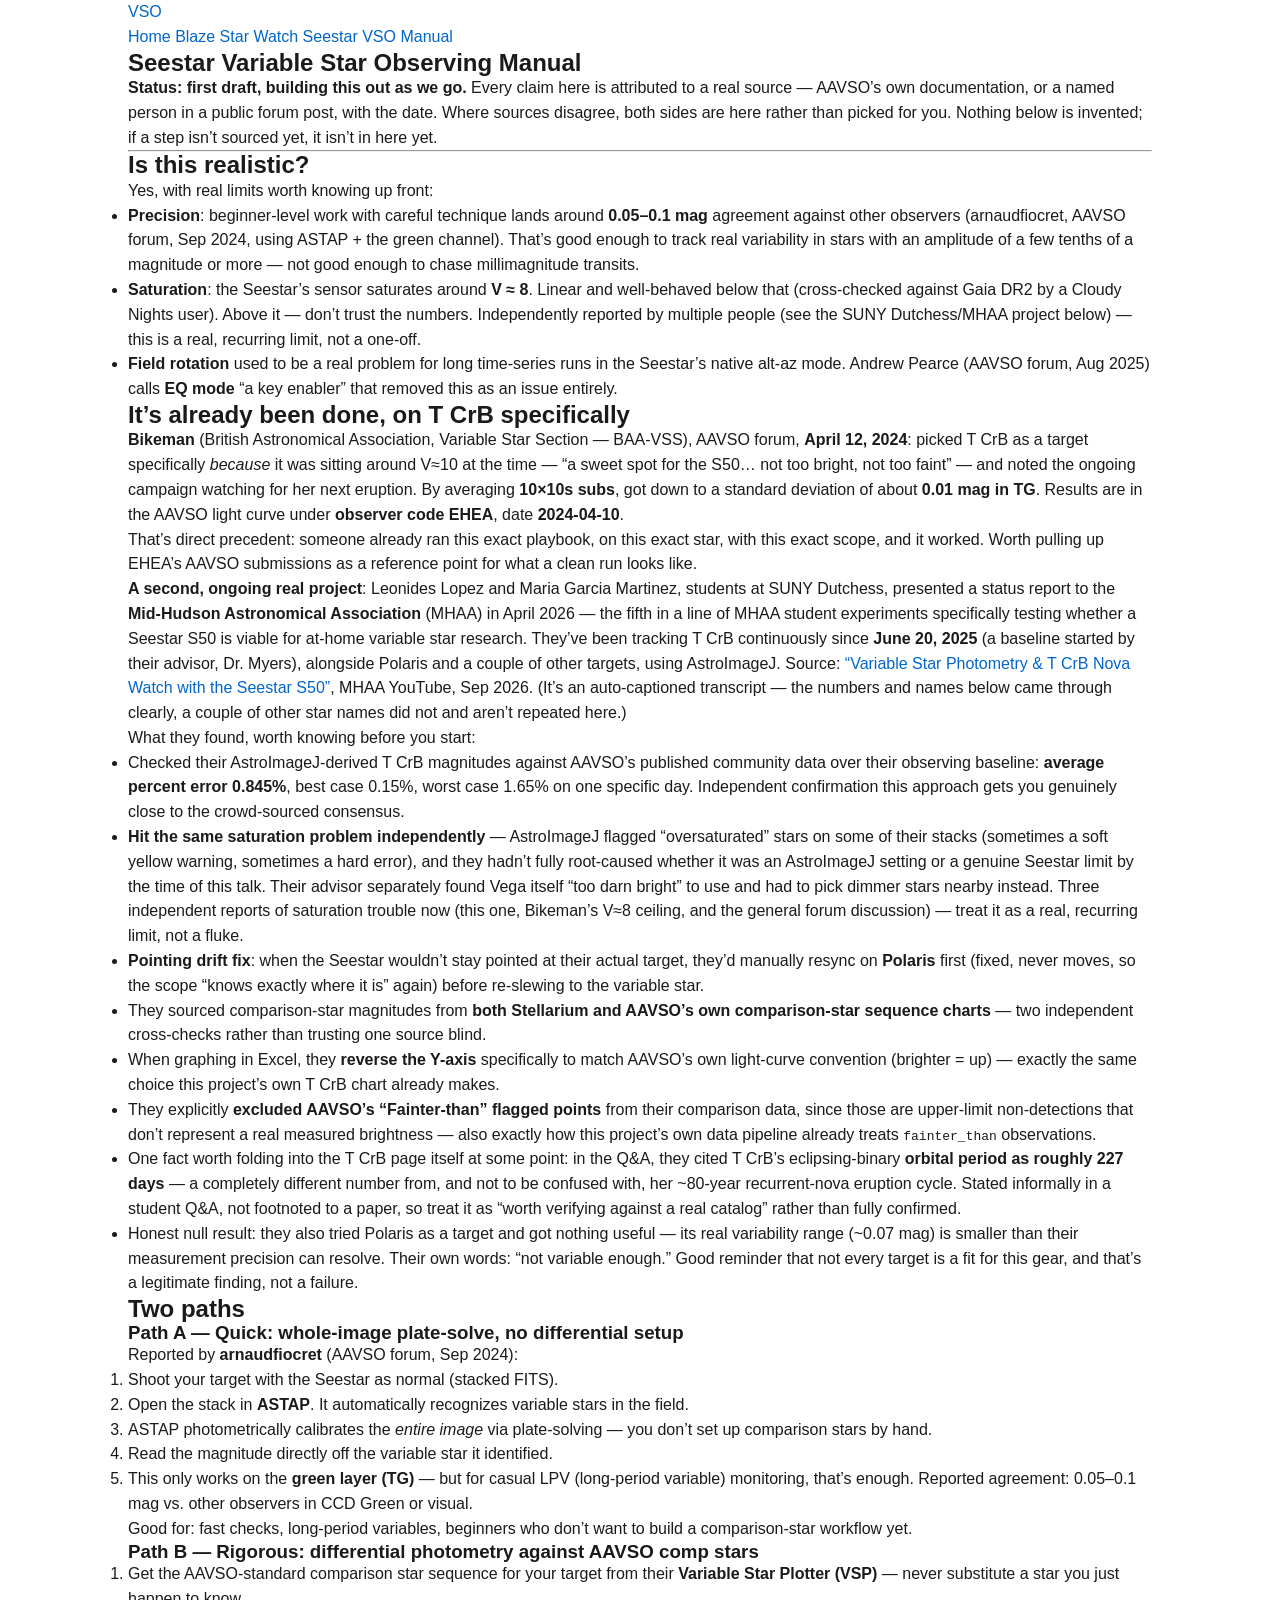
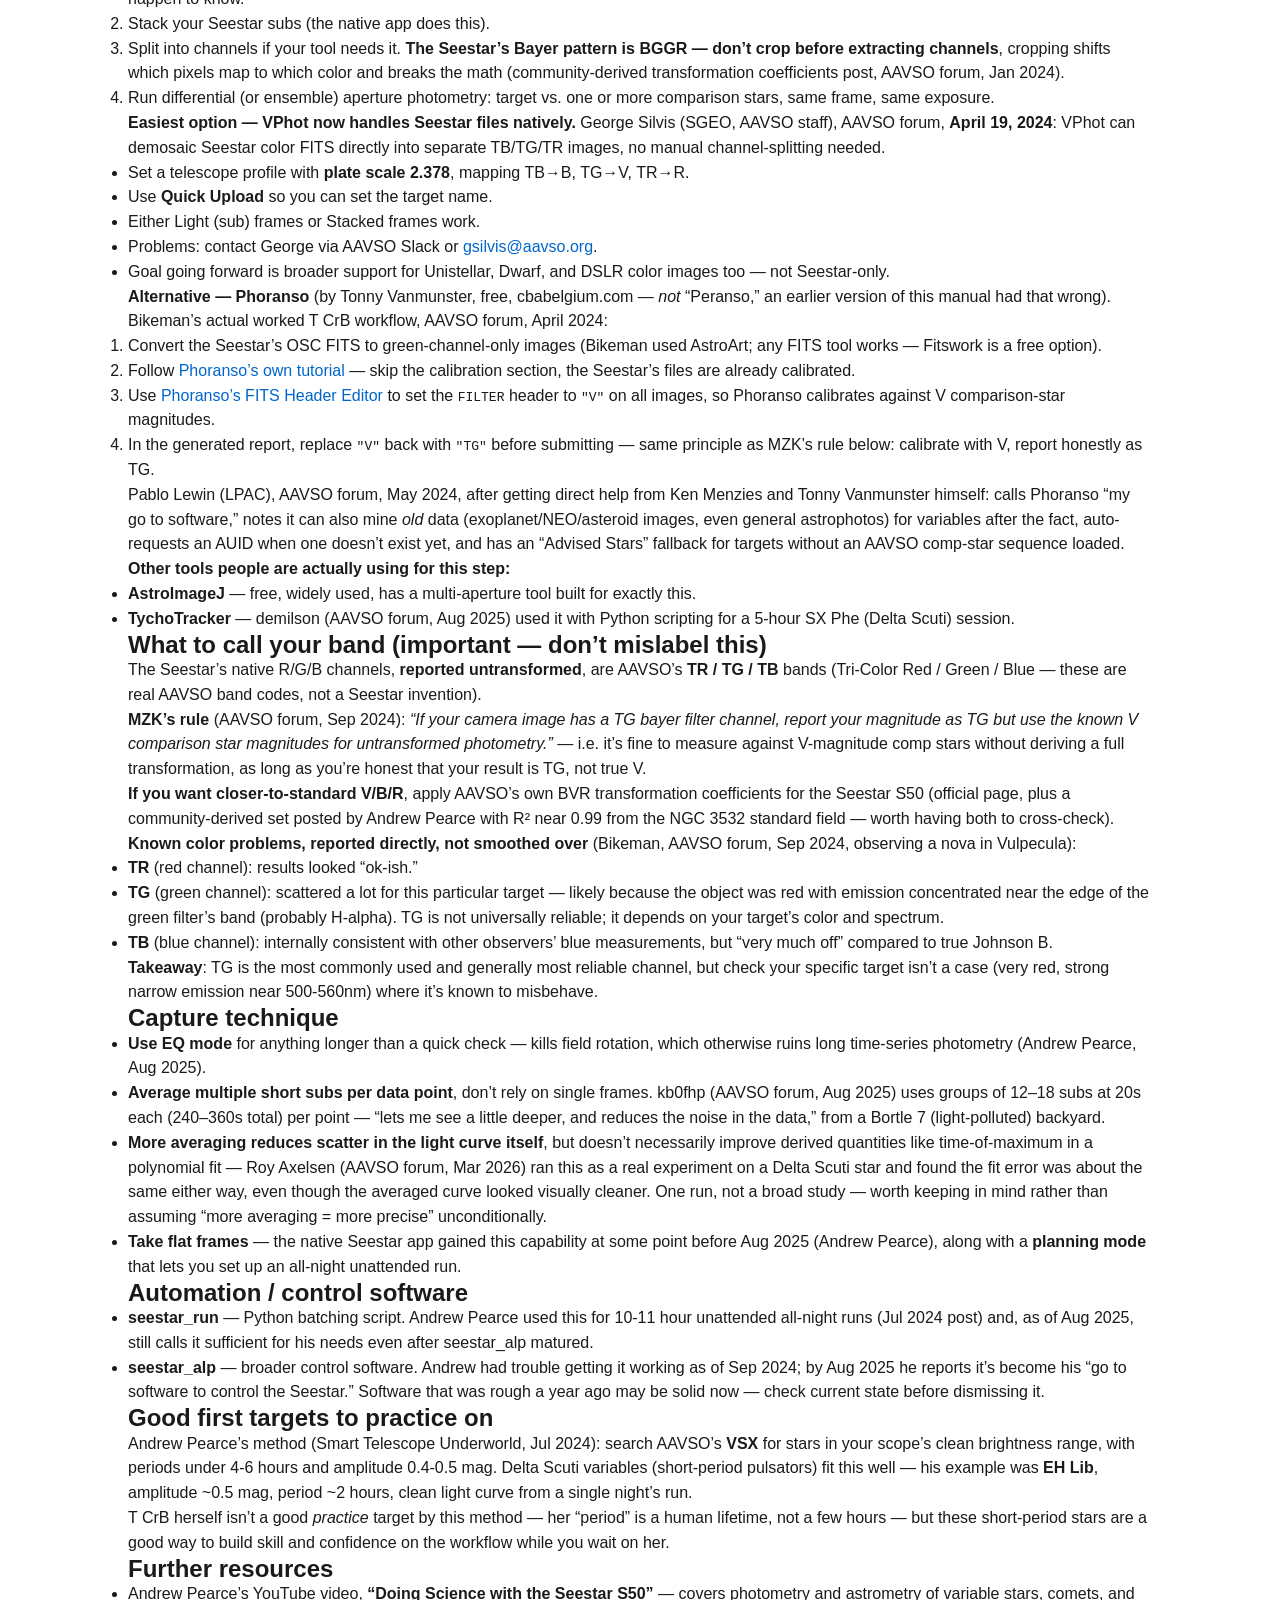
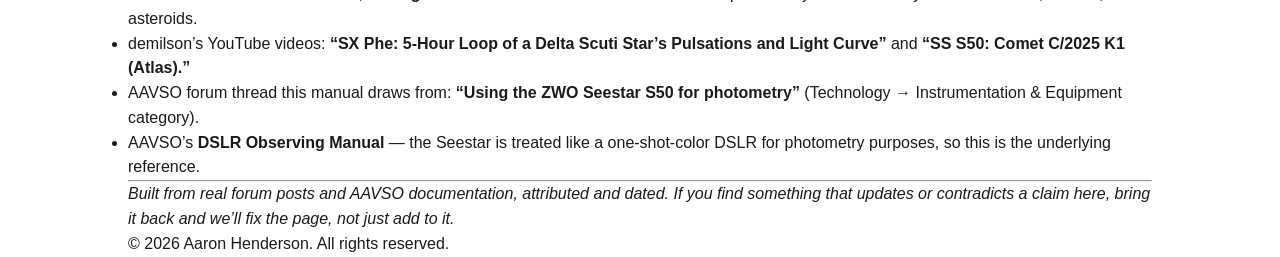
==== seestar-vso-manual/index.html @ 4ebc2487 "deploy: df571d355a90264e52cbcbd7f3949e93257cd37c" ====
<!doctype html><html lang=en-us><head><meta charset=UTF-8><meta name=viewport content="width=device-width,initial-scale=1"><title>Seestar Variable Star Observing Manual | VSO</title><meta name=description content="Real, sourced steps for doing variable-star photometry with a ZWO Seestar S50/S30 Pro, built from AAVSO's own docs and community reports."><link rel=icon type=image/svg+xml href=/favicon.svg><link rel="alternate icon" type=image/x-icon href=/favicon.ico><link rel=apple-touch-icon href=/apple-touch-icon.png><link rel=stylesheet href=/scss/main.min.css></head><body><header class=site-header><div class=wrap><a href=/ class=site-title>VSO</a><nav><a href=/>Home</a>
<a href=/t-crb/>Blaze Star Watch</a>
<a href=/seestar-vso-manual/>Seestar VSO Manual</a></nav></div></header><main><article class=wrap><h1>Seestar Variable Star Observing Manual</h1><p><strong>Status: first draft, building this out as we go.</strong> Every claim here is attributed to a
real source — AAVSO&rsquo;s own documentation, or a named person in a public forum post, with
the date. Where sources disagree, both sides are here rather than picked for you. Nothing
below is invented; if a step isn&rsquo;t sourced yet, it isn&rsquo;t in here yet.</p><hr><h2 id=is-this-realistic>Is this realistic?</h2><p>Yes, with real limits worth knowing up front:</p><ul><li><strong>Precision</strong>: beginner-level work with careful technique lands around <strong>0.05–0.1 mag</strong>
agreement against other observers (arnaudfiocret, AAVSO forum, Sep 2024, using ASTAP +
the green channel). That&rsquo;s good enough to track real variability in stars with an
amplitude of a few tenths of a magnitude or more — not good enough to chase
millimagnitude transits.</li><li><strong>Saturation</strong>: the Seestar&rsquo;s sensor saturates around <strong>V ≈ 8</strong>. Linear and well-behaved
below that (cross-checked against Gaia DR2 by a Cloudy Nights user). Above it — don&rsquo;t
trust the numbers. Independently reported by multiple people (see the SUNY
Dutchess/MHAA project below) — this is a real, recurring limit, not a one-off.</li><li><strong>Field rotation</strong> used to be a real problem for long time-series runs in the Seestar&rsquo;s
native alt-az mode. Andrew Pearce (AAVSO forum, Aug 2025) calls <strong>EQ mode</strong> &ldquo;a key
enabler&rdquo; that removed this as an issue entirely.</li></ul><h2 id=its-already-been-done-on-t-crb-specifically>It&rsquo;s already been done, on T CrB specifically</h2><p><strong>Bikeman</strong> (British Astronomical Association, Variable Star Section — BAA-VSS), AAVSO
forum, <strong>April 12, 2024</strong>: picked T CrB as a target specifically <em>because</em> it was sitting
around V≈10 at the time — &ldquo;a sweet spot for the S50&mldr; not too bright, not too faint&rdquo; —
and noted the ongoing campaign watching for her next eruption. By averaging <strong>10×10s
subs</strong>, got down to a standard deviation of about <strong>0.01 mag in TG</strong>. Results are in the
AAVSO light curve under <strong>observer code EHEA</strong>, date <strong>2024-04-10</strong>.</p><p>That&rsquo;s direct precedent: someone already ran this exact playbook, on this exact star, with
this exact scope, and it worked. Worth pulling up EHEA&rsquo;s AAVSO submissions as a reference
point for what a clean run looks like.</p><p><strong>A second, ongoing real project</strong>: Leonides Lopez and Maria Garcia Martinez, students at
SUNY Dutchess, presented a status report to the <strong>Mid-Hudson Astronomical Association</strong>
(MHAA) in April 2026 — the fifth in a line of MHAA student experiments specifically testing
whether a Seestar S50 is viable for at-home variable star research. They&rsquo;ve been tracking
T CrB continuously since <strong>June 20, 2025</strong> (a baseline started by their advisor, Dr.
Myers), alongside Polaris and a couple of other targets, using AstroImageJ. Source: <a href="https://www.youtube.com/watch?v=m1aasfGGWE4">&ldquo;Variable
Star Photometry & T CrB Nova Watch with the Seestar
S50&rdquo;</a>, MHAA YouTube, Sep 2026. (It&rsquo;s an
auto-captioned transcript — the numbers and names below came through clearly, a couple of
other star names did not and aren&rsquo;t repeated here.)</p><p>What they found, worth knowing before you start:</p><ul><li>Checked their AstroImageJ-derived T CrB magnitudes against AAVSO&rsquo;s published community
data over their observing baseline: <strong>average percent error 0.845%</strong>, best case 0.15%,
worst case 1.65% on one specific day. Independent confirmation this approach gets you
genuinely close to the crowd-sourced consensus.</li><li><strong>Hit the same saturation problem independently</strong> — AstroImageJ flagged &ldquo;oversaturated&rdquo;
stars on some of their stacks (sometimes a soft yellow warning, sometimes a hard error),
and they hadn&rsquo;t fully root-caused whether it was an AstroImageJ setting or a genuine
Seestar limit by the time of this talk. Their advisor separately found Vega itself &ldquo;too
darn bright&rdquo; to use and had to pick dimmer stars nearby instead. Three independent
reports of saturation trouble now (this one, Bikeman&rsquo;s V≈8 ceiling, and the general
forum discussion) — treat it as a real, recurring limit, not a fluke.</li><li><strong>Pointing drift fix</strong>: when the Seestar wouldn&rsquo;t stay pointed at their actual target,
they&rsquo;d manually resync on <strong>Polaris</strong> first (fixed, never moves, so the scope &ldquo;knows
exactly where it is&rdquo; again) before re-slewing to the variable star.</li><li>They sourced comparison-star magnitudes from <strong>both Stellarium and AAVSO&rsquo;s own
comparison-star sequence charts</strong> — two independent cross-checks rather than trusting
one source blind.</li><li>When graphing in Excel, they <strong>reverse the Y-axis</strong> specifically to match AAVSO&rsquo;s own
light-curve convention (brighter = up) — exactly the same choice this project&rsquo;s own T CrB
chart already makes.</li><li>They explicitly <strong>excluded AAVSO&rsquo;s &ldquo;Fainter-than&rdquo; flagged points</strong> from their comparison
data, since those are upper-limit non-detections that don&rsquo;t represent a real measured
brightness — also exactly how this project&rsquo;s own data pipeline already treats
<code>fainter_than</code> observations.</li><li>One fact worth folding into the T CrB page itself at some point: in the Q&amp;A, they cited
T CrB&rsquo;s eclipsing-binary <strong>orbital period as roughly 227 days</strong> — a completely different
number from, and not to be confused with, her ~80-year recurrent-nova eruption cycle.
Stated informally in a student Q&amp;A, not footnoted to a paper, so treat it as &ldquo;worth
verifying against a real catalog&rdquo; rather than fully confirmed.</li><li>Honest null result: they also tried Polaris as a target and got nothing useful — its real
variability range (~0.07 mag) is smaller than their measurement precision can resolve.
Their own words: &ldquo;not variable enough.&rdquo; Good reminder that not every target is a fit for
this gear, and that&rsquo;s a legitimate finding, not a failure.</li></ul><h2 id=two-paths>Two paths</h2><h3 id=path-a--quick-whole-image-plate-solve-no-differential-setup>Path A — Quick: whole-image plate-solve, no differential setup</h3><p>Reported by <strong>arnaudfiocret</strong> (AAVSO forum, Sep 2024):</p><ol><li>Shoot your target with the Seestar as normal (stacked FITS).</li><li>Open the stack in <strong>ASTAP</strong>. It automatically recognizes variable stars in the field.</li><li>ASTAP photometrically calibrates the <em>entire image</em> via plate-solving — you don&rsquo;t set
up comparison stars by hand.</li><li>Read the magnitude directly off the variable star it identified.</li><li>This only works on the <strong>green layer (TG)</strong> — but for casual LPV (long-period variable)
monitoring, that&rsquo;s enough. Reported agreement: 0.05–0.1 mag vs. other observers in CCD
Green or visual.</li></ol><p>Good for: fast checks, long-period variables, beginners who don&rsquo;t want to build a
comparison-star workflow yet.</p><h3 id=path-b--rigorous-differential-photometry-against-aavso-comp-stars>Path B — Rigorous: differential photometry against AAVSO comp stars</h3><ol><li>Get the AAVSO-standard comparison star sequence for your target from their <strong>Variable
Star Plotter (VSP)</strong> — never substitute a star you just happen to know.</li><li>Stack your Seestar subs (the native app does this).</li><li>Split into channels if your tool needs it. <strong>The Seestar&rsquo;s Bayer pattern is BGGR —
don&rsquo;t crop before extracting channels</strong>, cropping shifts which pixels map to which
color and breaks the math (community-derived transformation coefficients post, AAVSO
forum, Jan 2024).</li><li>Run differential (or ensemble) aperture photometry: target vs. one or more comparison
stars, same frame, same exposure.</li></ol><p><strong>Easiest option — VPhot now handles Seestar files natively.</strong> George Silvis (SGEO, AAVSO
staff), AAVSO forum, <strong>April 19, 2024</strong>: VPhot can demosaic Seestar color FITS directly
into separate TB/TG/TR images, no manual channel-splitting needed.</p><ul><li>Set a telescope profile with <strong>plate scale 2.378</strong>, mapping TB→B, TG→V, TR→R.</li><li>Use <strong>Quick Upload</strong> so you can set the target name.</li><li>Either Light (sub) frames or Stacked frames work.</li><li>Problems: contact George via AAVSO Slack or <a href=mailto:gsilvis@aavso.org>gsilvis@aavso.org</a>.</li><li>Goal going forward is broader support for Unistellar, Dwarf, and DSLR color images too —
not Seestar-only.</li></ul><p><strong>Alternative — Phoranso</strong> (by Tonny Vanmunster, free, cbabelgium.com — <em>not</em> &ldquo;Peranso,&rdquo; an
earlier version of this manual had that wrong). Bikeman&rsquo;s actual worked T CrB
workflow, AAVSO forum, April 2024:</p><ol><li>Convert the Seestar&rsquo;s OSC FITS to green-channel-only images (Bikeman used AstroArt;
any FITS tool works — Fitswork is a free option).</li><li>Follow <a href=https://www.cbabelgium.com/Phoranso/UserGuideHTML/html/Tutorial.html>Phoranso&rsquo;s own tutorial</a>
— skip the calibration section, the Seestar&rsquo;s files are already calibrated.</li><li>Use <a href=https://www.cbabelgium.com/Phoranso/UserGuideHTML/html/FITSHeadereditor.html>Phoranso&rsquo;s FITS Header Editor</a>
to set the <code>FILTER</code> header to <code>"V"</code> on all images, so Phoranso calibrates against V
comparison-star magnitudes.</li><li>In the generated report, replace <code>"V"</code> back with <code>"TG"</code> before submitting — same
principle as MZK&rsquo;s rule below: calibrate with V, report honestly as TG.</li></ol><p>Pablo Lewin (LPAC), AAVSO forum, May 2024, after getting direct help from Ken Menzies and
Tonny Vanmunster himself: calls Phoranso &ldquo;my go to software,&rdquo; notes it can also mine <em>old</em>
data (exoplanet/NEO/asteroid images, even general astrophotos) for variables after the
fact, auto-requests an AUID when one doesn&rsquo;t exist yet, and has an &ldquo;Advised Stars&rdquo; fallback
for targets without an AAVSO comp-star sequence loaded.</p><p><strong>Other tools people are actually using for this step:</strong></p><ul><li><strong>AstroImageJ</strong> — free, widely used, has a multi-aperture tool built for exactly this.</li><li><strong>TychoTracker</strong> — demilson (AAVSO forum, Aug 2025) used it with Python scripting for
a 5-hour SX Phe (Delta Scuti) session.</li></ul><h2 id=what-to-call-your-band-important--dont-mislabel-this>What to call your band (important — don&rsquo;t mislabel this)</h2><p>The Seestar&rsquo;s native R/G/B channels, <strong>reported untransformed</strong>, are AAVSO&rsquo;s <strong>TR / TG /
TB</strong> bands (Tri-Color Red / Green / Blue — these are real AAVSO band codes, not a Seestar
invention).</p><p><strong>MZK&rsquo;s rule</strong> (AAVSO forum, Sep 2024): <em>&ldquo;If your camera image has a TG bayer filter
channel, report your magnitude as TG but use the known V comparison star magnitudes for
untransformed photometry.&rdquo;</em> — i.e. it&rsquo;s fine to measure against V-magnitude comp stars
without deriving a full transformation, as long as you&rsquo;re honest that your result is TG,
not true V.</p><p><strong>If you want closer-to-standard V/B/R</strong>, apply AAVSO&rsquo;s own BVR transformation
coefficients for the Seestar S50 (official page, plus a community-derived set posted by
Andrew Pearce with R² near 0.99 from the NGC 3532 standard field — worth having both to
cross-check).</p><p><strong>Known color problems, reported directly, not smoothed over</strong> (Bikeman, AAVSO forum, Sep
2024, observing a nova in Vulpecula):</p><ul><li><strong>TR</strong> (red channel): results looked &ldquo;ok-ish.&rdquo;</li><li><strong>TG</strong> (green channel): scattered a lot for this particular target — likely because the
object was red with emission concentrated near the edge of the green filter&rsquo;s band
(probably H-alpha). TG is not universally reliable; it depends on your target&rsquo;s color
and spectrum.</li><li><strong>TB</strong> (blue channel): internally consistent with other observers&rsquo; blue measurements,
but &ldquo;very much off&rdquo; compared to true Johnson B.</li></ul><p><strong>Takeaway</strong>: TG is the most commonly used and generally most reliable channel, but check
your specific target isn&rsquo;t a case (very red, strong narrow emission near 500-560nm) where
it&rsquo;s known to misbehave.</p><h2 id=capture-technique>Capture technique</h2><ul><li><strong>Use EQ mode</strong> for anything longer than a quick check — kills field rotation, which
otherwise ruins long time-series photometry (Andrew Pearce, Aug 2025).</li><li><strong>Average multiple short subs per data point</strong>, don&rsquo;t rely on single frames. kb0fhp
(AAVSO forum, Aug 2025) uses groups of 12–18 subs at 20s each (240–360s total) per
point — &ldquo;lets me see a little deeper, and reduces the noise in the data,&rdquo; from a Bortle
7 (light-polluted) backyard.</li><li><strong>More averaging reduces scatter in the light curve itself</strong>, but doesn&rsquo;t necessarily
improve derived quantities like time-of-maximum in a polynomial fit — Roy Axelsen (AAVSO
forum, Mar 2026) ran this as a real experiment on a Delta Scuti star and found the fit
error was about the same either way, even though the averaged curve looked visually
cleaner. One run, not a broad study — worth keeping in mind rather than assuming &ldquo;more
averaging = more precise&rdquo; unconditionally.</li><li><strong>Take flat frames</strong> — the native Seestar app gained this capability at some point before
Aug 2025 (Andrew Pearce), along with a <strong>planning mode</strong> that lets you set up an
all-night unattended run.</li></ul><h2 id=automation--control-software>Automation / control software</h2><ul><li><strong>seestar_run</strong> — Python batching script. Andrew Pearce used this for 10-11 hour
unattended all-night runs (Jul 2024 post) and, as of Aug 2025, still calls it sufficient
for his needs even after seestar_alp matured.</li><li><strong>seestar_alp</strong> — broader control software. Andrew had trouble getting it working as of
Sep 2024; by Aug 2025 he reports it&rsquo;s become his &ldquo;go to software to control the Seestar.&rdquo;
Software that was rough a year ago may be solid now — check current state before
dismissing it.</li></ul><h2 id=good-first-targets-to-practice-on>Good first targets to practice on</h2><p>Andrew Pearce&rsquo;s method (Smart Telescope Underworld, Jul 2024): search AAVSO&rsquo;s <strong>VSX</strong> for
stars in your scope&rsquo;s clean brightness range, with periods under 4-6 hours and amplitude
0.4-0.5 mag. Delta Scuti variables (short-period pulsators) fit this well — his example
was <strong>EH Lib</strong>, amplitude ~0.5 mag, period ~2 hours, clean light curve from a single
night&rsquo;s run.</p><p>T CrB herself isn&rsquo;t a good <em>practice</em> target by this method — her &ldquo;period&rdquo; is a human
lifetime, not a few hours — but these short-period stars are a good way to build skill and
confidence on the workflow while you wait on her.</p><h2 id=further-resources>Further resources</h2><ul><li>Andrew Pearce&rsquo;s YouTube video, <strong>&ldquo;Doing Science with the Seestar S50&rdquo;</strong> — covers
photometry and astrometry of variable stars, comets, and asteroids.</li><li>demilson&rsquo;s YouTube videos: <strong>&ldquo;SX Phe: 5-Hour Loop of a Delta Scuti Star&rsquo;s Pulsations and
Light Curve&rdquo;</strong> and <strong>&ldquo;SS S50: Comet C/2025 K1 (Atlas).&rdquo;</strong></li><li>AAVSO forum thread this manual draws from: <strong>&ldquo;Using the ZWO Seestar S50 for
photometry&rdquo;</strong> (Technology → Instrumentation & Equipment category).</li><li>AAVSO&rsquo;s <strong>DSLR Observing Manual</strong> — the Seestar is treated like a one-shot-color DSLR for
photometry purposes, so this is the underlying reference.</li></ul><hr><p><em>Built from real forum posts and AAVSO documentation, attributed and dated. If you find
something that updates or contradicts a claim here, bring it back and we&rsquo;ll fix the page,
not just add to it.</em></p></article></main><footer class=site-footer><div class=wrap><p>&copy; 2026 Aaron Henderson. All rights reserved.</p></div></footer></body></html>
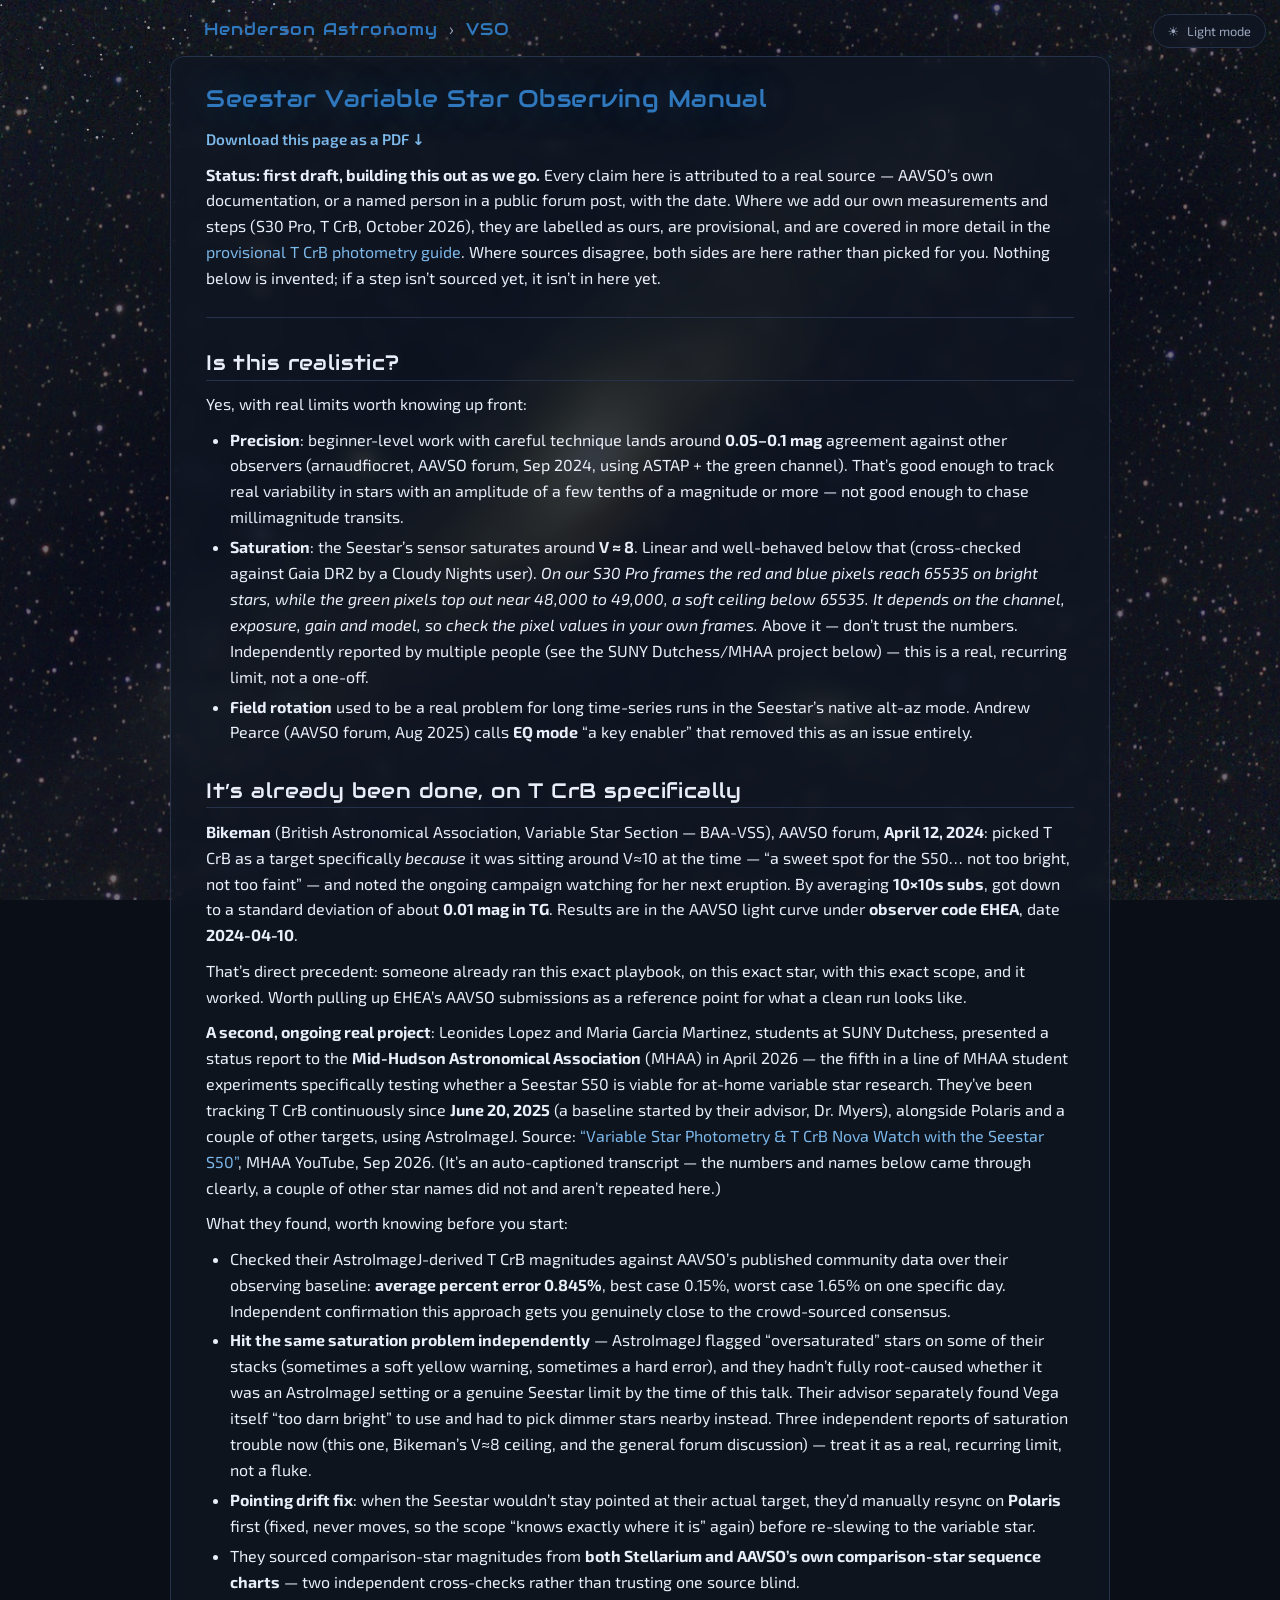
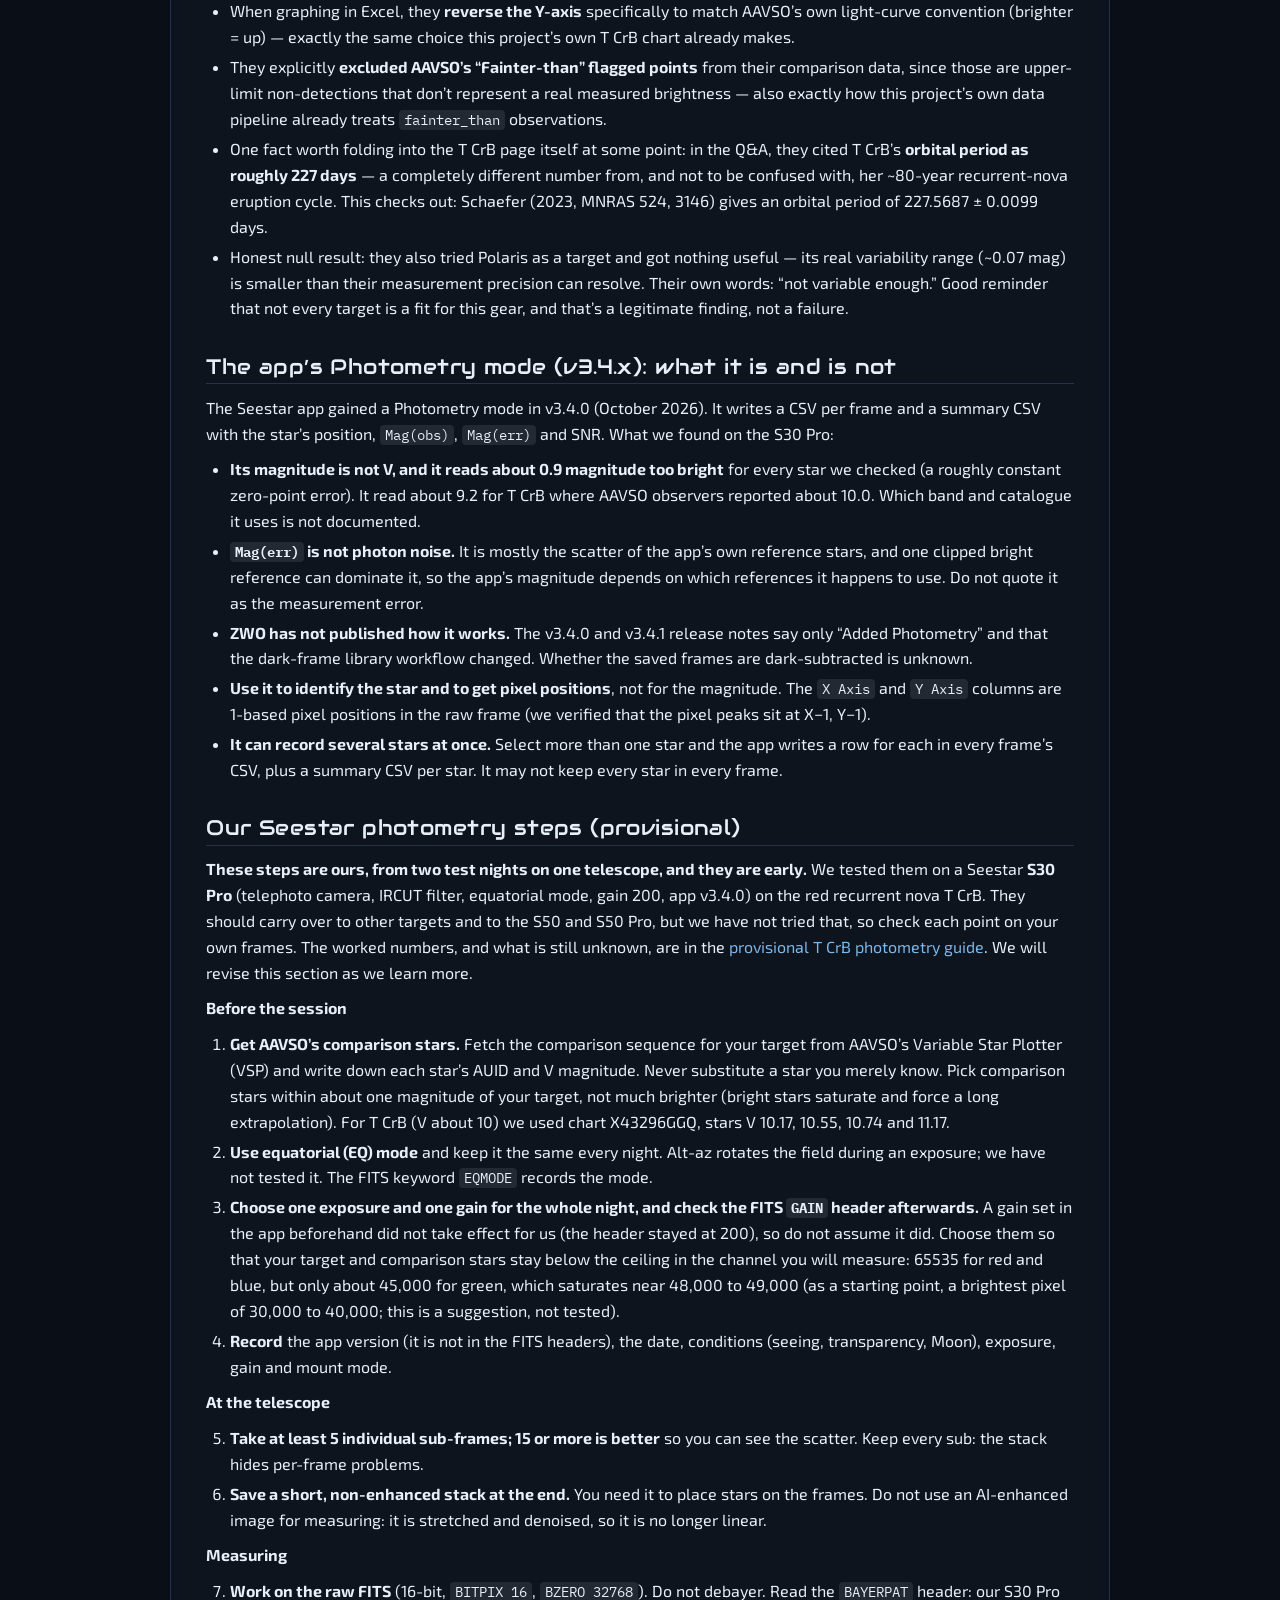
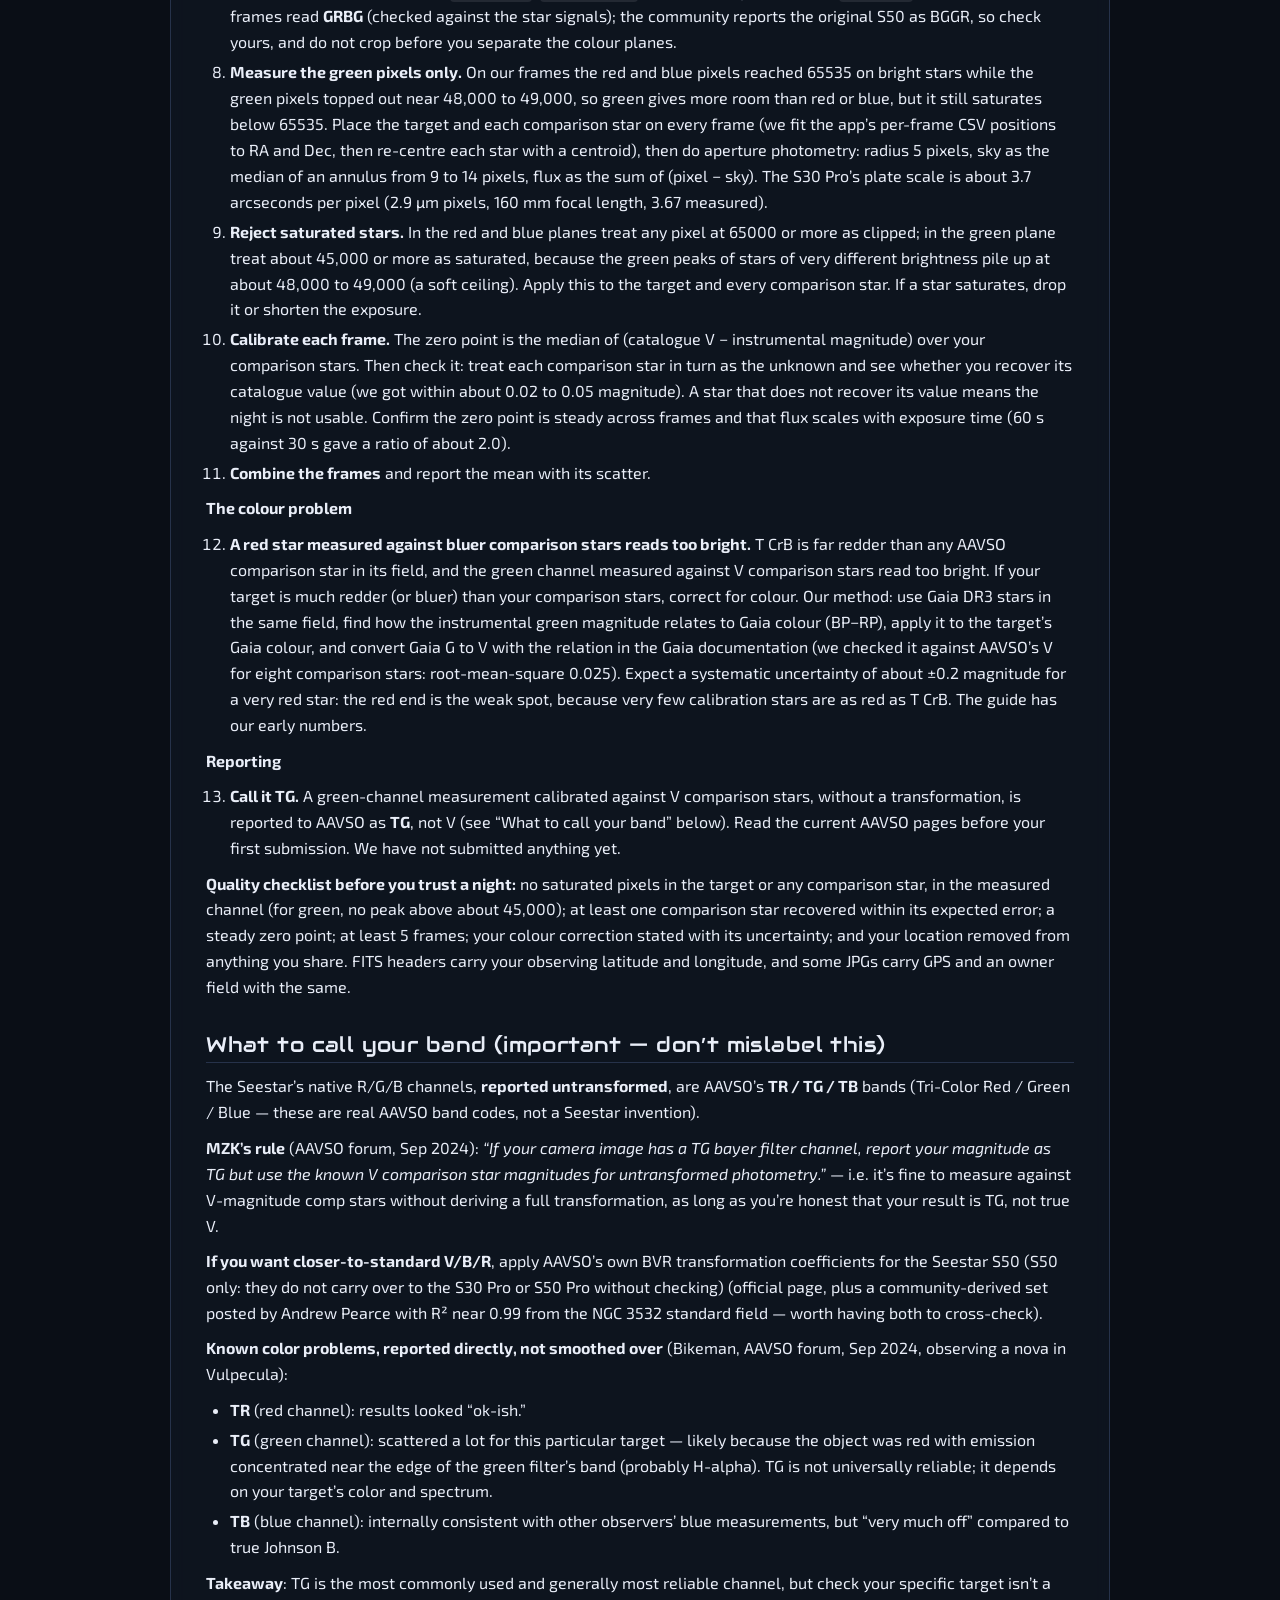
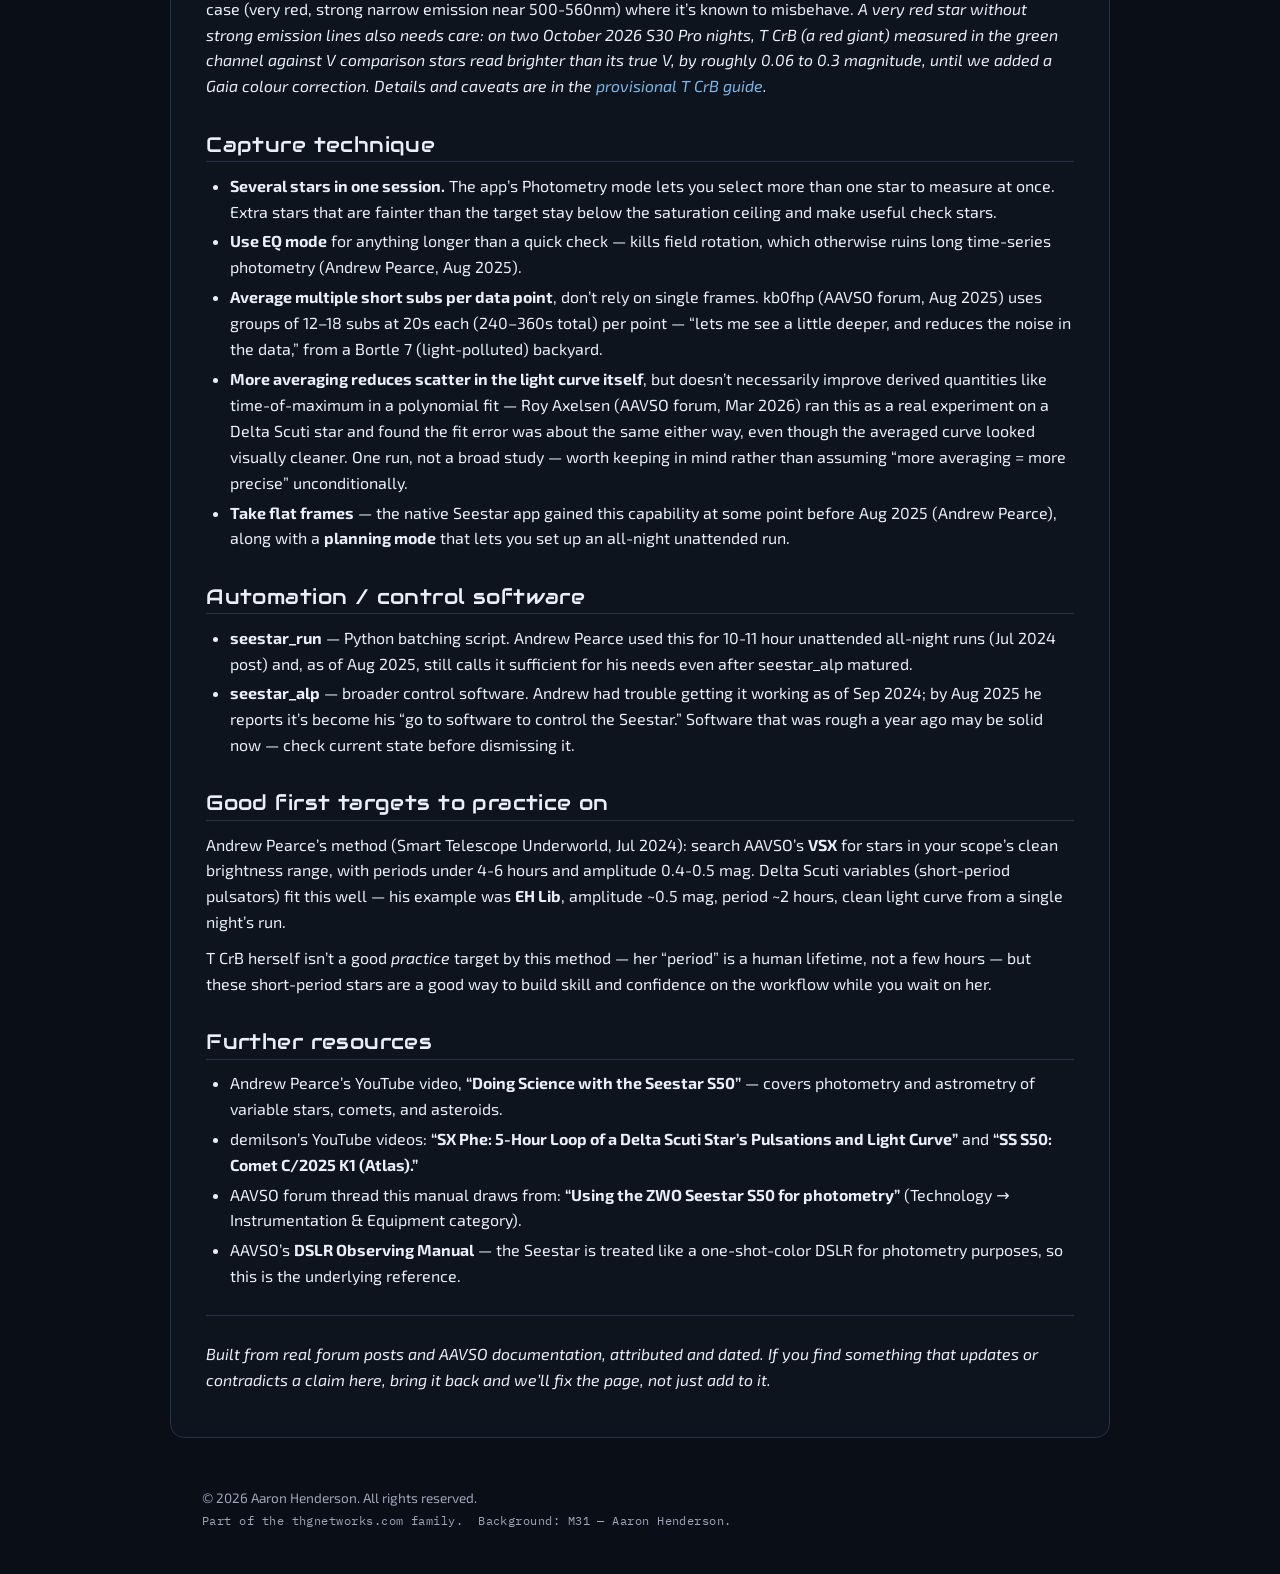
==== commit 77769241: "deploy: feaf80c96816b09a4f3de01eabe2bcd86d20fb83" ====
--- a/seestar-vso-manual/index.html
+++ b/seestar-vso-manual/index.html
@@ -1,14 +1,21 @@
-<!doctype html><html lang=en-us><head><meta charset=UTF-8><meta name=viewport content="width=device-width,initial-scale=1"><title>Seestar Variable Star Observing Manual | VSO</title><meta name=description content="Real, sourced steps for doing variable-star photometry with a ZWO Seestar S50/S30 Pro, built from AAVSO's own docs and community reports."><link rel=icon type=image/svg+xml href=/favicon.svg><link rel="alternate icon" type=image/x-icon href=/favicon.ico><link rel=apple-touch-icon href=/apple-touch-icon.png><link rel=stylesheet href=/scss/main.min.css></head><body><header class=site-header><div class=wrap><a href=/ class=site-title>VSO</a><nav><a href=/>Home</a>
-<a href=/t-crb/>Blaze Star Watch</a>
-<a href=/seestar-vso-manual/>Seestar VSO Manual</a></nav></div></header><main><article class=wrap><h1>Seestar Variable Star Observing Manual</h1><p><strong>Status: first draft, building this out as we go.</strong> Every claim here is attributed to a
+<!doctype html><html lang=en-us><head><meta charset=UTF-8><meta name=viewport content="width=device-width,initial-scale=1"><title>Seestar Variable Star Observing Manual | VSO</title><meta name=description content="Variable-star photometry with a ZWO Seestar: AAVSO guidance and attributed community reports, plus our own provisional S30 Pro measuring steps, tested on T CrB."><link rel=canonical href=https://vso.thgnetworks.com/seestar-vso-manual/><meta name=keywords content="Seestar photometry,Seestar variable star,Seestar S30 Pro photometry,Seestar S50 photometry,Seestar TG,AAVSO Seestar,variable star photometry,variable star observing,smart telescope photometry"><meta property="og:type" content="website"><meta property="og:site_name" content="VSO"><meta property="og:title" content="Seestar Variable Star Observing Manual"><meta property="og:description" content="Variable-star photometry with a ZWO Seestar: AAVSO guidance and attributed community reports, plus our own provisional S30 Pro measuring steps, tested on T CrB."><meta property="og:url" content="https://vso.thgnetworks.com/seestar-vso-manual/"><meta name=twitter:card content="summary"><link rel=icon type=image/svg+xml href=/favicon.svg><link rel="alternate icon" type=image/x-icon href=/favicon.ico><link rel=apple-touch-icon href=/apple-touch-icon.png><link rel=preconnect href=https://fonts.googleapis.com><link rel=preconnect href=https://fonts.gstatic.com crossorigin><link href="https://fonts.googleapis.com/css2?family=Audiowide&family=Exo+2:wght@400;500;600;700&family=IBM+Plex+Mono:wght@400;500&display=swap" rel=stylesheet><script data-goatcounter=https://tcrb.goatcounter.com/count async src=//gc.zgo.at/count.js></script><link rel=stylesheet href=/scss/main.min.css></head><body><script>(function(){var e="dark";try{localStorage.getItem("tcrb-theme")==="light"&&(e="light")}catch{}document.body.setAttribute("data-theme",e)})()</script><div class=bg-photo></div><canvas id=sky aria-hidden=true></canvas>
+<button class=site-theme-toggle id=site-theme-toggle type=button aria-pressed=false>
+<span id=site-theme-icon aria-hidden=true>&#9728;&#65039;</span>
+<span id=site-theme-label>Light mode</span>
+</button>
+<script>(function(){var e=document.getElementById("site-theme-toggle"),n=document.getElementById("site-theme-icon"),s=document.getElementById("site-theme-label");function t(t){document.body.setAttribute("data-theme",t),e.setAttribute("aria-pressed",t==="light"?"true":"false"),n.textContent=t==="light"?"\uD83C\uDF19":"☀️",s.textContent=t==="light"?"Dark mode":"Light mode";try{localStorage.setItem("tcrb-theme",t)}catch{}}e.addEventListener("click",function(){t(document.body.getAttribute("data-theme")==="light"?"dark":"light")}),t(document.body.getAttribute("data-theme")==="light"?"light":"dark")})()</script><script>(function(){if(e=document.getElementById("sky"),!e||!e.getContext)return;var e,d,t=e.getContext("2d"),a=window.matchMedia("(prefers-reduced-motion: reduce)").matches,i=Math.min(window.devicePixelRatio||1,2),n=0,s=0,o=[];function u(){return document.body.getAttribute("data-theme")==="light"}function h(){o.length=0;for(var t=Math.max(120,Math.min(Math.round(n*s/6400),320)),e=0;e<t;e++)o.push({x:Math.random()*n,y:Math.random()*s,r:Math.random()*1.25+.25,a:Math.random()*.55+.28,sp:Math.random()*3200+2400,off:Math.random()*Math.PI*2,tint:Math.random()<.18})}function r(e){l=u(),t.clearRect(0,0,n,s);for(c=0;c<o.length;c++){var c,l,i=o[c],d=a?.78:.5+.5*Math.sin(e/i.sp+i.off),r=(i.a*(.42+.58*d)).toFixed(3);t.beginPath(),t.arc(i.x,i.y,i.r,0,Math.PI*2),t.fillStyle=l?i.tint?"rgba(30,64,110,"+r+")":"rgba(22,28,42,"+r+")":i.tint?"rgba(150,190,235,"+r+")":"rgba(255,255,255,"+r+")",t.fill()}}function c(){n=e.clientWidth||window.innerWidth,s=e.clientHeight||window.innerHeight,e.width=Math.round(n*i),e.height=Math.round(s*i),t.setTransform(i,0,0,i,0,0),h(),r(0)}function l(e){r(e),requestAnimationFrame(l)}window.addEventListener("resize",function(){clearTimeout(d),d=setTimeout(c,150)}),c(),a||requestAnimationFrame(l)})()</script><div class="wrap site-home"><a class=site-home-link href=https://astro.thgnetworks.com/>Henderson Astronomy</a><span class=site-home-sep aria-hidden=true>&#8250;</span><a class=site-home-link href=/>VSO</a></div><main><article class=wrap><h1>Seestar Variable Star Observing Manual</h1><p class=pdf-link><a href=/downloads/seestar-vso-manual.pdf download>Download this page as a PDF &darr;</a></p><p><strong>Status: first draft, building this out as we go.</strong> Every claim here is attributed to a
 real source — AAVSO&rsquo;s own documentation, or a named person in a public forum post, with
-the date. Where sources disagree, both sides are here rather than picked for you. Nothing
+the date. Where we add our own measurements and steps (S30 Pro, T CrB, October 2026), they are
+labelled as ours, are provisional, and are covered in more detail in the <a href=/seestar-tcrb-photometry-guide/>provisional T CrB photometry guide</a>. Where sources disagree, both sides are here rather than picked for you. Nothing
 below is invented; if a step isn&rsquo;t sourced yet, it isn&rsquo;t in here yet.</p><hr><h2 id=is-this-realistic>Is this realistic?</h2><p>Yes, with real limits worth knowing up front:</p><ul><li><strong>Precision</strong>: beginner-level work with careful technique lands around <strong>0.05–0.1 mag</strong>
 agreement against other observers (arnaudfiocret, AAVSO forum, Sep 2024, using ASTAP +
 the green channel). That&rsquo;s good enough to track real variability in stars with an
 amplitude of a few tenths of a magnitude or more — not good enough to chase
 millimagnitude transits.</li><li><strong>Saturation</strong>: the Seestar&rsquo;s sensor saturates around <strong>V ≈ 8</strong>. Linear and well-behaved
-below that (cross-checked against Gaia DR2 by a Cloudy Nights user). Above it — don&rsquo;t
+below that (cross-checked against Gaia DR2 by a Cloudy Nights user). <em>On our S30 Pro frames the
+red and blue pixels reach 65535 on bright stars, while the green pixels top out near 48,000 to 49,000, a soft
+ceiling below 65535. It depends on the channel, exposure, gain and model, so check the pixel values in your
+own frames.</em> Above it — don&rsquo;t
 trust the numbers. Independently reported by multiple people (see the SUNY
 Dutchess/MHAA project below) — this is a real, recurring limit, not a one-off.</li><li><strong>Field rotation</strong> used to be a real problem for long time-series runs in the Seestar&rsquo;s
 native alt-az mode. Andrew Pearce (AAVSO forum, Aug 2025) calls <strong>EQ mode</strong> &ldquo;a key
@@ -47,44 +54,72 @@
 data, since those are upper-limit non-detections that don&rsquo;t represent a real measured
 brightness — also exactly how this project&rsquo;s own data pipeline already treats
 <code>fainter_than</code> observations.</li><li>One fact worth folding into the T CrB page itself at some point: in the Q&amp;A, they cited
-T CrB&rsquo;s eclipsing-binary <strong>orbital period as roughly 227 days</strong> — a completely different
-number from, and not to be confused with, her ~80-year recurrent-nova eruption cycle.
-Stated informally in a student Q&amp;A, not footnoted to a paper, so treat it as &ldquo;worth
-verifying against a real catalog&rdquo; rather than fully confirmed.</li><li>Honest null result: they also tried Polaris as a target and got nothing useful — its real
+T CrB&rsquo;s <strong>orbital period as roughly 227 days</strong> — a completely different number from, and
+not to be confused with, her ~80-year recurrent-nova eruption cycle. This checks out: Schaefer
+(2023, MNRAS 524, 3146) gives an orbital period of 227.5687 ± 0.0099 days.</li><li>Honest null result: they also tried Polaris as a target and got nothing useful — its real
 variability range (~0.07 mag) is smaller than their measurement precision can resolve.
 Their own words: &ldquo;not variable enough.&rdquo; Good reminder that not every target is a fit for
-this gear, and that&rsquo;s a legitimate finding, not a failure.</li></ul><h2 id=two-paths>Two paths</h2><h3 id=path-a--quick-whole-image-plate-solve-no-differential-setup>Path A — Quick: whole-image plate-solve, no differential setup</h3><p>Reported by <strong>arnaudfiocret</strong> (AAVSO forum, Sep 2024):</p><ol><li>Shoot your target with the Seestar as normal (stacked FITS).</li><li>Open the stack in <strong>ASTAP</strong>. It automatically recognizes variable stars in the field.</li><li>ASTAP photometrically calibrates the <em>entire image</em> via plate-solving — you don&rsquo;t set
-up comparison stars by hand.</li><li>Read the magnitude directly off the variable star it identified.</li><li>This only works on the <strong>green layer (TG)</strong> — but for casual LPV (long-period variable)
-monitoring, that&rsquo;s enough. Reported agreement: 0.05–0.1 mag vs. other observers in CCD
-Green or visual.</li></ol><p>Good for: fast checks, long-period variables, beginners who don&rsquo;t want to build a
-comparison-star workflow yet.</p><h3 id=path-b--rigorous-differential-photometry-against-aavso-comp-stars>Path B — Rigorous: differential photometry against AAVSO comp stars</h3><ol><li>Get the AAVSO-standard comparison star sequence for your target from their <strong>Variable
-Star Plotter (VSP)</strong> — never substitute a star you just happen to know.</li><li>Stack your Seestar subs (the native app does this).</li><li>Split into channels if your tool needs it. <strong>The Seestar&rsquo;s Bayer pattern is BGGR —
-don&rsquo;t crop before extracting channels</strong>, cropping shifts which pixels map to which
-color and breaks the math (community-derived transformation coefficients post, AAVSO
-forum, Jan 2024).</li><li>Run differential (or ensemble) aperture photometry: target vs. one or more comparison
-stars, same frame, same exposure.</li></ol><p><strong>Easiest option — VPhot now handles Seestar files natively.</strong> George Silvis (SGEO, AAVSO
-staff), AAVSO forum, <strong>April 19, 2024</strong>: VPhot can demosaic Seestar color FITS directly
-into separate TB/TG/TR images, no manual channel-splitting needed.</p><ul><li>Set a telescope profile with <strong>plate scale 2.378</strong>, mapping TB→B, TG→V, TR→R.</li><li>Use <strong>Quick Upload</strong> so you can set the target name.</li><li>Either Light (sub) frames or Stacked frames work.</li><li>Problems: contact George via AAVSO Slack or <a href=mailto:gsilvis@aavso.org>gsilvis@aavso.org</a>.</li><li>Goal going forward is broader support for Unistellar, Dwarf, and DSLR color images too —
-not Seestar-only.</li></ul><p><strong>Alternative — Phoranso</strong> (by Tonny Vanmunster, free, cbabelgium.com — <em>not</em> &ldquo;Peranso,&rdquo; an
-earlier version of this manual had that wrong). Bikeman&rsquo;s actual worked T CrB
-workflow, AAVSO forum, April 2024:</p><ol><li>Convert the Seestar&rsquo;s OSC FITS to green-channel-only images (Bikeman used AstroArt;
-any FITS tool works — Fitswork is a free option).</li><li>Follow <a href=https://www.cbabelgium.com/Phoranso/UserGuideHTML/html/Tutorial.html>Phoranso&rsquo;s own tutorial</a>
-— skip the calibration section, the Seestar&rsquo;s files are already calibrated.</li><li>Use <a href=https://www.cbabelgium.com/Phoranso/UserGuideHTML/html/FITSHeadereditor.html>Phoranso&rsquo;s FITS Header Editor</a>
-to set the <code>FILTER</code> header to <code>"V"</code> on all images, so Phoranso calibrates against V
-comparison-star magnitudes.</li><li>In the generated report, replace <code>"V"</code> back with <code>"TG"</code> before submitting — same
-principle as MZK&rsquo;s rule below: calibrate with V, report honestly as TG.</li></ol><p>Pablo Lewin (LPAC), AAVSO forum, May 2024, after getting direct help from Ken Menzies and
-Tonny Vanmunster himself: calls Phoranso &ldquo;my go to software,&rdquo; notes it can also mine <em>old</em>
-data (exoplanet/NEO/asteroid images, even general astrophotos) for variables after the
-fact, auto-requests an AUID when one doesn&rsquo;t exist yet, and has an &ldquo;Advised Stars&rdquo; fallback
-for targets without an AAVSO comp-star sequence loaded.</p><p><strong>Other tools people are actually using for this step:</strong></p><ul><li><strong>AstroImageJ</strong> — free, widely used, has a multi-aperture tool built for exactly this.</li><li><strong>TychoTracker</strong> — demilson (AAVSO forum, Aug 2025) used it with Python scripting for
-a 5-hour SX Phe (Delta Scuti) session.</li></ul><h2 id=what-to-call-your-band-important--dont-mislabel-this>What to call your band (important — don&rsquo;t mislabel this)</h2><p>The Seestar&rsquo;s native R/G/B channels, <strong>reported untransformed</strong>, are AAVSO&rsquo;s <strong>TR / TG /
+this gear, and that&rsquo;s a legitimate finding, not a failure.</li></ul><h2 id=the-apps-photometry-mode-v34x-what-it-is-and-is-not>The app&rsquo;s Photometry mode (v3.4.x): what it is and is not</h2><p>The Seestar app gained a Photometry mode in v3.4.0 (October 2026). It writes a CSV per frame and a
+summary CSV with the star&rsquo;s position, <code>Mag(obs)</code>, <code>Mag(err)</code> and SNR. What we found on the S30 Pro:</p><ul><li><strong>Its magnitude is not V, and it reads about 0.9 magnitude too bright</strong> for every star we checked (a roughly
+constant zero-point error). It read about 9.2 for T CrB where AAVSO observers reported about 10.0. Which band and
+catalogue it uses is not documented.</li><li><strong><code>Mag(err)</code> is not photon noise.</strong> It is mostly the scatter of the app&rsquo;s own reference stars, and one clipped
+bright reference can dominate it, so the app&rsquo;s magnitude depends on which references it happens to use. Do not
+quote it as the measurement error.</li><li><strong>ZWO has not published how it works.</strong> The v3.4.0 and v3.4.1 release notes say only &ldquo;Added
+Photometry&rdquo; and that the dark-frame library workflow changed. Whether the saved frames are
+dark-subtracted is unknown.</li><li><strong>Use it to identify the star and to get pixel positions</strong>, not for the magnitude. The <code>X Axis</code> and
+<code>Y Axis</code> columns are 1-based pixel positions in the raw frame (we verified that the pixel peaks sit at X−1, Y−1).</li><li><strong>It can record several stars at once.</strong> Select more than one star and the app writes a row for each in every
+frame&rsquo;s CSV, plus a summary CSV per star. It may not keep every star in every frame.</li></ul><h2 id=our-seestar-photometry-steps-provisional>Our Seestar photometry steps (provisional)</h2><p><strong>These steps are ours, from two test nights on one telescope, and they are early.</strong> We tested them on
+a Seestar <strong>S30 Pro</strong> (telephoto camera, IRCUT filter, equatorial mode, gain 200, app v3.4.0) on the red
+recurrent nova T CrB. They should carry over to other targets and to the S50 and S50 Pro, but we have not
+tried that, so check each point on your own frames. The worked numbers, and what is still unknown, are in
+the <a href=/seestar-tcrb-photometry-guide/>provisional T CrB photometry guide</a>. We will revise this section as
+we learn more.</p><p><strong>Before the session</strong></p><ol><li><strong>Get AAVSO&rsquo;s comparison stars.</strong> Fetch the comparison sequence for your target from AAVSO&rsquo;s Variable
+Star Plotter (VSP) and write down each star&rsquo;s AUID and V magnitude. Never substitute a star you merely
+know. Pick comparison stars within about one magnitude of your target, not much brighter (bright stars
+saturate and force a long extrapolation). For T CrB (V about 10) we used chart X43296GGQ, stars V 10.17,
+10.55, 10.74 and 11.17.</li><li><strong>Use equatorial (EQ) mode</strong> and keep it the same every night. Alt-az rotates the field during an
+exposure; we have not tested it. The FITS keyword <code>EQMODE</code> records the mode.</li><li><strong>Choose one exposure and one gain for the whole night, and check the FITS <code>GAIN</code> header afterwards.</strong> A gain
+set in the app beforehand did not take effect for us (the header stayed at 200), so do not assume it did. Choose them so that your target and comparison stars stay below the ceiling in the channel you will
+measure: 65535 for red and blue, but only about 45,000 for green, which saturates near 48,000 to 49,000
+(as a starting point, a brightest pixel of 30,000 to 40,000; this is a suggestion, not tested).</li><li><strong>Record</strong> the app version (it is not in the FITS headers), the date, conditions (seeing, transparency,
+Moon), exposure, gain and mount mode.</li></ol><p><strong>At the telescope</strong></p><ol start=5><li><strong>Take at least 5 individual sub-frames; 15 or more is better</strong> so you can see the scatter. Keep every sub:
+the stack hides per-frame problems.</li><li><strong>Save a short, non-enhanced stack at the end.</strong> You need it to place stars on the frames. Do not use an
+AI-enhanced image for measuring: it is stretched and denoised, so it is no longer linear.</li></ol><p><strong>Measuring</strong></p><ol start=7><li><strong>Work on the raw FITS</strong> (16-bit, <code>BITPIX 16</code>, <code>BZERO 32768</code>). Do not debayer. Read the <code>BAYERPAT</code> header:
+our S30 Pro frames read <strong>GRBG</strong> (checked against the star signals); the community reports the original
+S50 as BGGR, so check yours, and do not crop before you separate the colour planes.</li><li><strong>Measure the green pixels only.</strong> On our frames the red and blue pixels reached 65535 on bright stars
+while the green pixels topped out near 48,000 to 49,000, so green gives more room than red or blue, but it
+still saturates below 65535. Place the target and each
+comparison star on every frame (we fit the app&rsquo;s per-frame CSV positions to RA and Dec, then re-centre each
+star with a centroid), then do aperture photometry: radius 5 pixels, sky as the median of an annulus from
+9 to 14 pixels, flux as the sum of (pixel − sky). The S30 Pro&rsquo;s plate scale is about 3.7 arcseconds per pixel
+(2.9 µm pixels, 160 mm focal length, 3.67 measured).</li><li><strong>Reject saturated stars.</strong> In the red and blue planes treat any pixel at 65000 or more as clipped; in the
+green plane treat about 45,000 or more as saturated, because the green peaks of stars of very different
+brightness pile up at about 48,000 to 49,000 (a soft ceiling). Apply this to the target and every comparison
+star. If a star saturates, drop it or shorten the exposure.</li><li><strong>Calibrate each frame.</strong> The zero point is the median of (catalogue V − instrumental magnitude) over your
+comparison stars. Then check it: treat each comparison star in turn as the unknown and see whether you
+recover its catalogue value (we got within about 0.02 to 0.05 magnitude). A star that does not recover its
+value means the night is not usable. Confirm the zero point is steady across frames and that flux scales with
+exposure time (60 s against 30 s gave a ratio of about 2.0).</li><li><strong>Combine the frames</strong> and report the mean with its scatter.</li></ol><p><strong>The colour problem</strong></p><ol start=12><li><strong>A red star measured against bluer comparison stars reads too bright.</strong> T CrB is far redder than any
+AAVSO comparison star in its field, and the green channel measured against V comparison stars read too
+bright. If your target is much redder (or bluer) than your comparison stars,
+correct for colour. Our method: use Gaia DR3 stars in the same field, find how the instrumental green
+magnitude relates to Gaia colour (BP−RP), apply it to the target&rsquo;s Gaia colour, and convert Gaia G to V with
+the relation in the Gaia documentation (we checked it against AAVSO&rsquo;s V for eight comparison stars: root-mean-square
+0.025). Expect a systematic uncertainty of about ±0.2 magnitude for a very red star: the red end is the weak spot,
+because very few calibration stars are as red as T CrB. The guide has our early numbers.</li></ol><p><strong>Reporting</strong></p><ol start=13><li><strong>Call it TG.</strong> A green-channel measurement calibrated against V comparison stars, without a
+transformation, is reported to AAVSO as <strong>TG</strong>, not V (see &ldquo;What to call your band&rdquo; below). Read the current
+AAVSO pages before your first submission. We have not submitted anything yet.</li></ol><p><strong>Quality checklist before you trust a night:</strong> no saturated pixels in the target or any comparison star, in the
+measured channel (for green, no peak above about 45,000); at least one comparison star recovered within its expected error; a steady zero point; at
+least 5 frames; your colour correction stated with its uncertainty; and your location removed from anything you
+share. FITS headers carry your observing latitude and longitude, and some JPGs carry GPS and an owner field
+with the same.</p><h2 id=what-to-call-your-band-important--dont-mislabel-this>What to call your band (important — don&rsquo;t mislabel this)</h2><p>The Seestar&rsquo;s native R/G/B channels, <strong>reported untransformed</strong>, are AAVSO&rsquo;s <strong>TR / TG /
 TB</strong> bands (Tri-Color Red / Green / Blue — these are real AAVSO band codes, not a Seestar
 invention).</p><p><strong>MZK&rsquo;s rule</strong> (AAVSO forum, Sep 2024): <em>&ldquo;If your camera image has a TG bayer filter
 channel, report your magnitude as TG but use the known V comparison star magnitudes for
 untransformed photometry.&rdquo;</em> — i.e. it&rsquo;s fine to measure against V-magnitude comp stars
 without deriving a full transformation, as long as you&rsquo;re honest that your result is TG,
 not true V.</p><p><strong>If you want closer-to-standard V/B/R</strong>, apply AAVSO&rsquo;s own BVR transformation
-coefficients for the Seestar S50 (official page, plus a community-derived set posted by
+coefficients for the Seestar S50 (S50 only: they do not carry over to the S30 Pro or S50 Pro without checking) (official page, plus a community-derived set posted by
 Andrew Pearce with R² near 0.99 from the NGC 3532 standard field — worth having both to
 cross-check).</p><p><strong>Known color problems, reported directly, not smoothed over</strong> (Bikeman, AAVSO forum, Sep
 2024, observing a nova in Vulpecula):</p><ul><li><strong>TR</strong> (red channel): results looked &ldquo;ok-ish.&rdquo;</li><li><strong>TG</strong> (green channel): scattered a lot for this particular target — likely because the
@@ -93,7 +128,12 @@
 and spectrum.</li><li><strong>TB</strong> (blue channel): internally consistent with other observers&rsquo; blue measurements,
 but &ldquo;very much off&rdquo; compared to true Johnson B.</li></ul><p><strong>Takeaway</strong>: TG is the most commonly used and generally most reliable channel, but check
 your specific target isn&rsquo;t a case (very red, strong narrow emission near 500-560nm) where
-it&rsquo;s known to misbehave.</p><h2 id=capture-technique>Capture technique</h2><ul><li><strong>Use EQ mode</strong> for anything longer than a quick check — kills field rotation, which
+it&rsquo;s known to misbehave. <em>A very red star without strong emission lines also needs care: on two
+October 2026 S30 Pro nights, T CrB (a red giant) measured in the green channel against V
+comparison stars read brighter than its true V, by roughly 0.06 to 0.3 magnitude, until we added a
+Gaia colour correction. Details and caveats are in the
+<a href=/seestar-tcrb-photometry-guide/>provisional T CrB guide</a>.</em></p><h2 id=capture-technique>Capture technique</h2><ul><li><strong>Several stars in one session.</strong> The app&rsquo;s Photometry mode lets you select more than one star to measure at
+once. Extra stars that are fainter than the target stay below the saturation ceiling and make useful check stars.</li><li><strong>Use EQ mode</strong> for anything longer than a quick check — kills field rotation, which
 otherwise ruins long time-series photometry (Andrew Pearce, Aug 2025).</li><li><strong>Average multiple short subs per data point</strong>, don&rsquo;t rely on single frames. kb0fhp
 (AAVSO forum, Aug 2025) uses groups of 12–18 subs at 20s each (240–360s total) per
 point — &ldquo;lets me see a little deeper, and reduces the noise in the data,&rdquo; from a Bortle
@@ -121,4 +161,4 @@
 photometry&rdquo;</strong> (Technology → Instrumentation & Equipment category).</li><li>AAVSO&rsquo;s <strong>DSLR Observing Manual</strong> — the Seestar is treated like a one-shot-color DSLR for
 photometry purposes, so this is the underlying reference.</li></ul><hr><p><em>Built from real forum posts and AAVSO documentation, attributed and dated. If you find
 something that updates or contradicts a claim here, bring it back and we&rsquo;ll fix the page,
-not just add to it.</em></p></article></main><footer class=site-footer><div class=wrap><p>&copy; 2026 Aaron Henderson. All rights reserved.</p></div></footer></body></html>+not just add to it.</em></p></article></main><footer class=site-footer><div class=wrap><p>&copy; 2026 Aaron Henderson. All rights reserved.</p><p class=fine>Part of the thgnetworks.com family. &nbsp;Background: M31 &mdash; Aaron Henderson.</p></div></footer></body></html>
